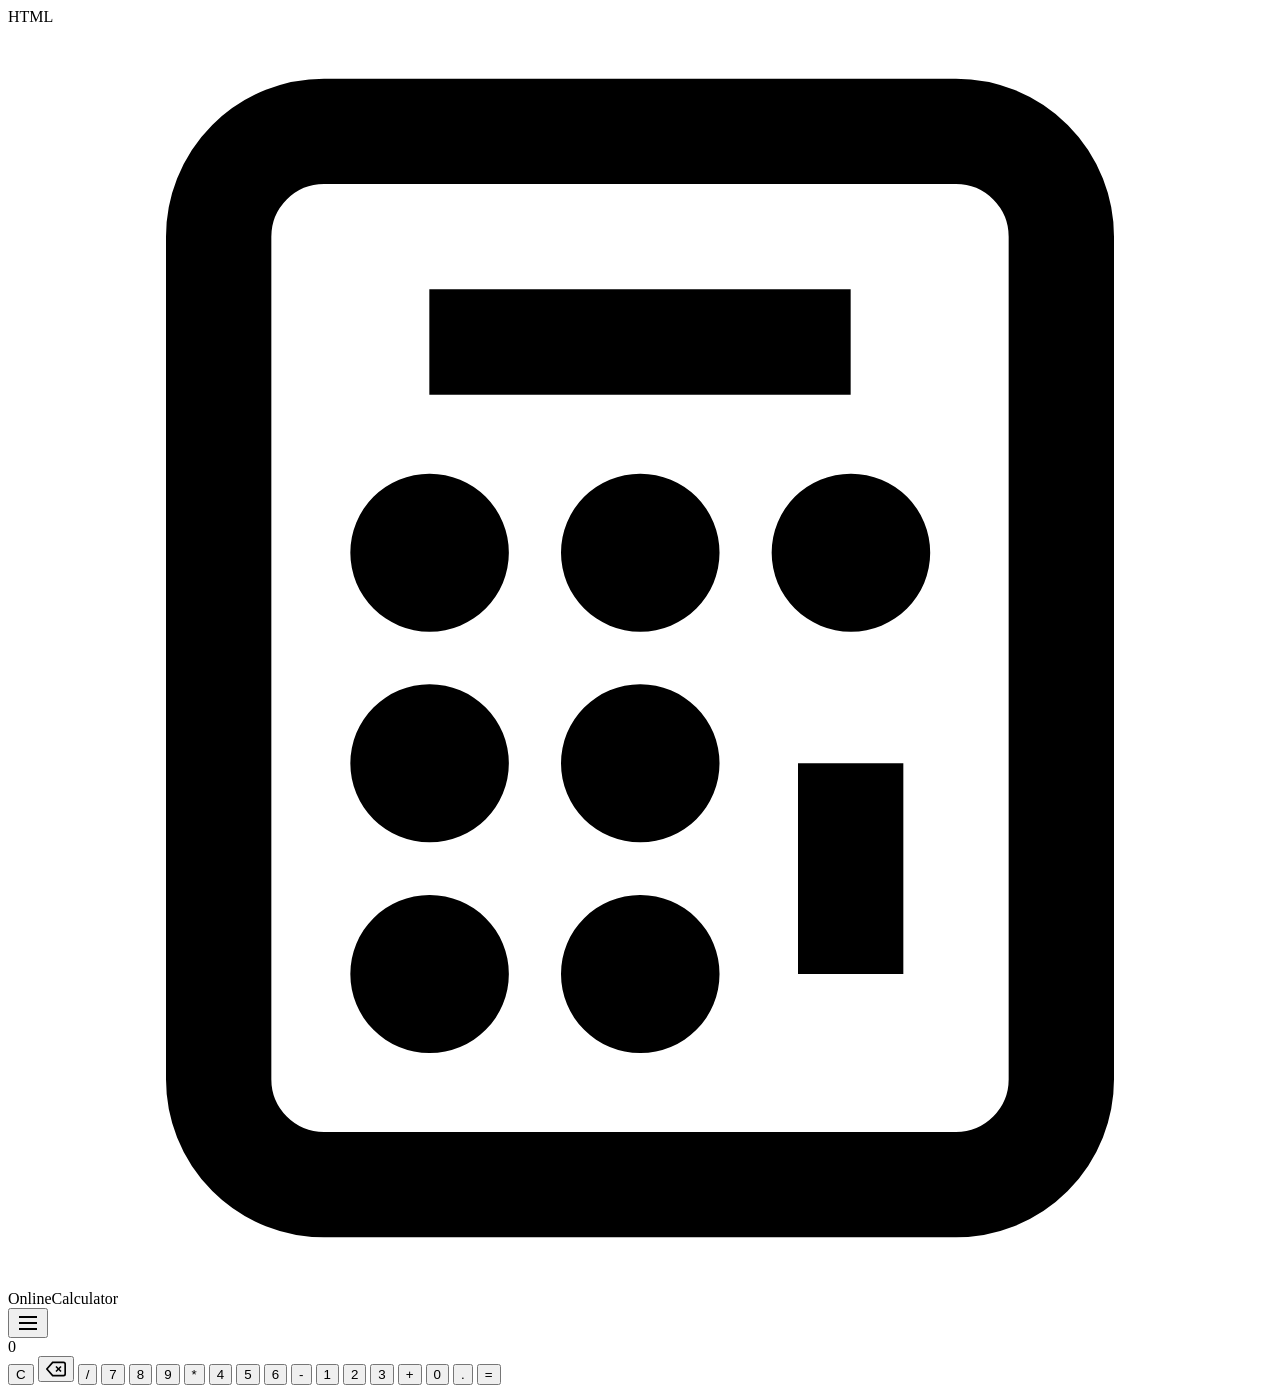
==== index.html @ 19e8e35a "index.html Rename calculator.html to index.html" ====
HTML
<!DOCTYPE html>
<html lang="en">
<head>
  <meta charset="UTF-8">
  <meta name="viewport" content="width=device-width, initial-scale=1.0">
  <title>OnlineCalculator</title>
  <link rel="stylesheet" href="style.css">
</head>
<body>
  <div class="calculator-container">
    <header class="header">
      <div class="logo">
        <svg class="logo-icon" viewBox="0 0 24 24" fill="none" stroke="currentColor" stroke-width="2">
          <rect x="4" y="2" width="16" height="20" rx="2" />
          <line x1="8" y1="6" x2="16" y2="6" />
          <line x1="16" y1="14" x2="16" y2="18" />
          <path d="M8 10h.01M12 10h.01M16 10h.01M8 14h.01M12 14h.01M8 18h.01M12 18h.01" stroke-width="3" stroke-linecap="round"/>
        </svg>
        <span class="logo-text">OnlineCalculator</span>
      </div>
      <button class="menu-btn" aria-label="Menu">
        <svg viewBox="0 0 24 24" width="24" height="24" stroke="currentColor" stroke-width="2" fill="none">
          <line x1="3" y1="6" x2="21" y2="6" />
          <line x1="3" y1="12" x2="21" y2="12" />
          <line x1="3" y1="18" x2="21" y2="18" />
        </svg>
      </button>
    </header>

    <main class="calculator">
     
      <div class="display">
        <div class="expression" id="expression"></div>
        <div class="current-value" id="current-value">0</div>
      </div>

      <div class="keypad">
        <button class="btn btn-orange btn-span-2" data-action="clear">C</button>
        <button class="btn btn-accent-light" data-action="backspace">
          <svg viewBox="0 0 24 24" width="20" height="20" fill="none" stroke="currentColor" stroke-width="2">
            <path d="M21 4H8l-7 8 7 8h13a2 2 0 0 0 2-2V6a2 2 0 0 0-2-2z"/>
            <line x1="18" y1="9" x2="12" y2="15"/>
            <line x1="12" y1="9" x2="18" y2="15"/>
          </svg>
        </button>
        <button class="btn btn-accent-light" data-action="operator" data-value="/">/</button>

        <button class="btn" data-value="7">7</button>
        <button class="btn" data-value="8">8</button>
        <button class="btn" data-value="9">9</button>
        <button class="btn btn-accent-light" data-action="operator" data-value="*">*</button>

        <button class="btn" data-value="4">4</button>
        <button class="btn" data-value="5">5</button>
        <button class="btn" data-value="6">6</button>
        <button class="btn btn-accent-light" data-action="operator" data-value="-">-</button>

        <button class="btn" data-value="1">1</button>
        <button class="btn" data-value="2">2</button>
        <button class="btn" data-value="3">3</button>
        <button class="btn btn-accent-light" data-action="operator" data-value="+">+</button>

        <button class="btn btn-span-2" data-value="0">0</button>
        <button class="btn" data-value=".">.</button>
        <button class="btn btn-blue" data-action="calculate">=</button>
      </div>
    </main>
  </div>

  <script src="script.js"></script>
</body>
</html>
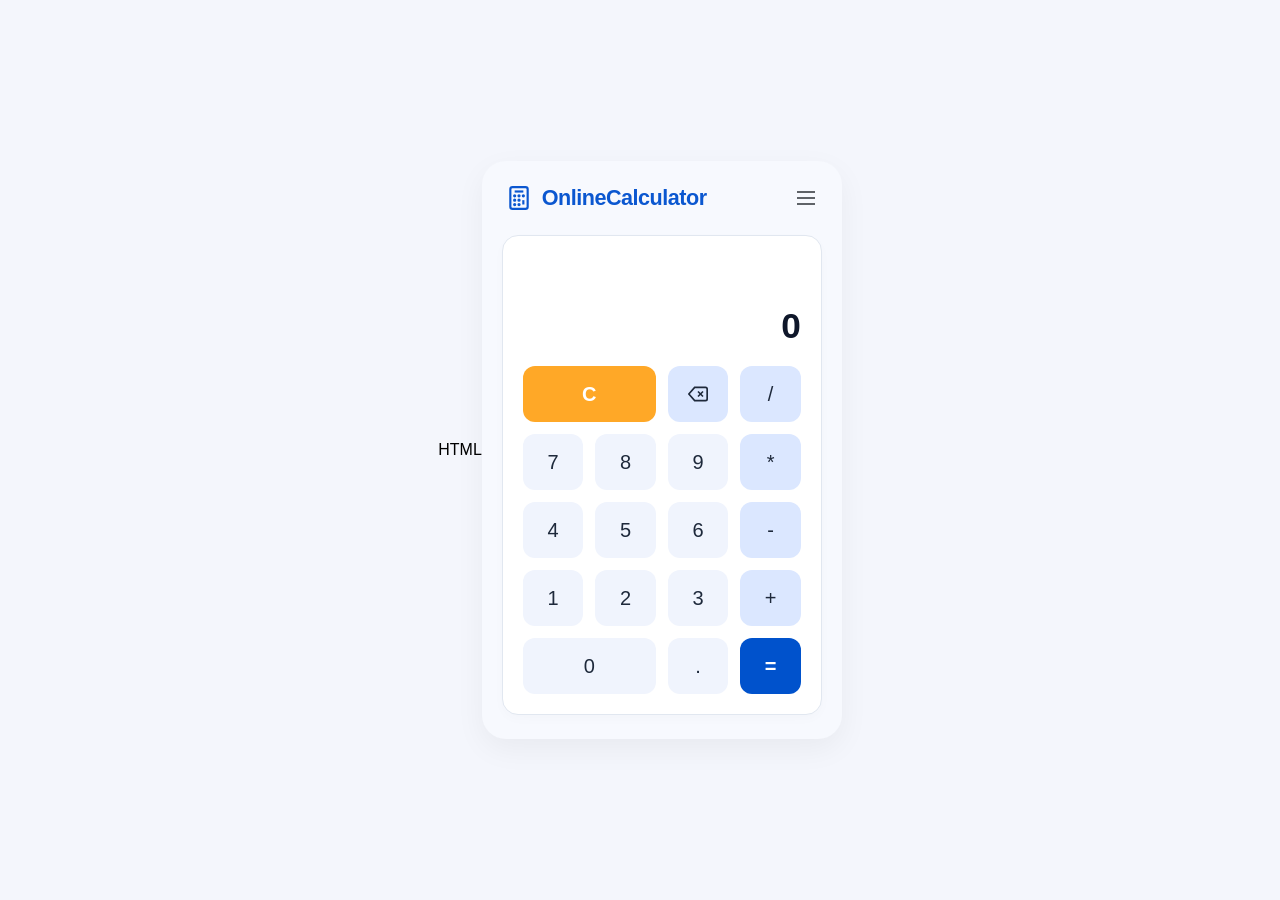
==== commit 94591d34: "Update index.html fix: изменил ссылку на файл стилей" ====
--- a/index.html
+++ b/index.html
@@ -5,7 +5,7 @@
   <meta charset="UTF-8">
   <meta name="viewport" content="width=device-width, initial-scale=1.0">
   <title>OnlineCalculator</title>
-  <link rel="stylesheet" href="style.css">
+  <link rel="stylesheet" href="calculator.css">
 </head>
 <body>
   <div class="calculator-container">
--- a/calculator.css
+++ b/calculator.css
@@ -0,0 +1,143 @@
+* {
+  box-sizing: border-box;
+  margin: 0;
+  padding: 0;
+  font-family: -apple-system, BlinkMacSystemFont, "Segoe UI", Roboto, Helvetica, Arial, sans-serif;
+}
+
+body {
+  background-color: #f4f6fc;
+  display: flex;
+  justify-content: center;
+  align-items: center;
+  min-height: 100vh;
+  padding: 20px;
+}
+
+.calculator-container {
+  width: 100%;
+  max-width: 360px;
+  background-color: #f7f9fe;
+  border-radius: 24px;
+  padding: 24px 20px;
+  box-shadow: 0 10px 30px rgba(0, 0, 0, 0.05);
+}
+
+
+.header {
+  display: flex;
+  justify-content: space-between;
+  align-items: center;
+  margin-bottom: 24px;
+  padding: 0 4px;
+}
+
+.logo {
+  display: flex;
+  align-items: center;
+  gap: 10px;
+  color: #0b57d0;
+}
+
+.logo-icon {
+  width: 26px;
+  height: 26px;
+}
+
+.logo-text {
+  font-size: 1.35rem;
+  font-weight: 700;
+  letter-spacing: -0.5px;
+}
+
+.menu-btn {
+  background: none;
+  border: none;
+  color: #5f6368;
+  cursor: pointer;
+  display: flex;
+  align-items: center;
+}
+
+
+.calculator {
+  background: #ffffff;
+  border-radius: 16px;
+  border: 1px solid #e1e7f0;
+  padding: 20px;
+  box-shadow: 0 4px 12px rgba(0, 0, 0, 0.02);
+}
+
+.display {
+  text-align: right;
+  min-height: 90px;
+  display: flex;
+  flex-direction: column;
+  justify-content: flex-end;
+  margin-bottom: 20px;
+  word-wrap: break-word;
+  word-break: break-all;
+}
+
+.expression {
+  font-size: 0.95rem;
+  color: #8c9ba5;
+  min-height: 1.2em;
+  margin-bottom: 4px;
+}
+
+.current-value {
+  font-size: 2.2rem;
+  font-weight: 700;
+  color: #0f172a;
+  line-height: 1.1;
+}
+
+
+.keypad {
+  display: grid;
+  grid-template-columns: repeat(4, 1fr);
+  gap: 12px;
+}
+
+
+.btn {
+  height: 56px;
+  border: none;
+  border-radius: 12px;
+  font-size: 1.25rem;
+  font-weight: 500;
+  background-color: #f0f4fd;
+  color: #1e293b;
+  cursor: pointer;
+  transition: all 0.15s ease;
+  display: flex;
+  justify-content: center;
+  align-items: center;
+}
+
+.btn:active {
+  transform: scale(0.96);
+  opacity: 0.9;
+}
+
+.btn-span-2 {
+  grid-column: span 2;
+}
+
+.btn-orange {
+  background-color: #ffa827;
+  color: #ffffff;
+  font-weight: 600;
+}
+
+.btn-accent-light {
+  background-color: #dbe7ff;
+  color: #1e293b;
+}
+
+.btn-blue {
+  background-color: #0052cc;
+  color: #ffffff;
+  font-weight: 600;
+}
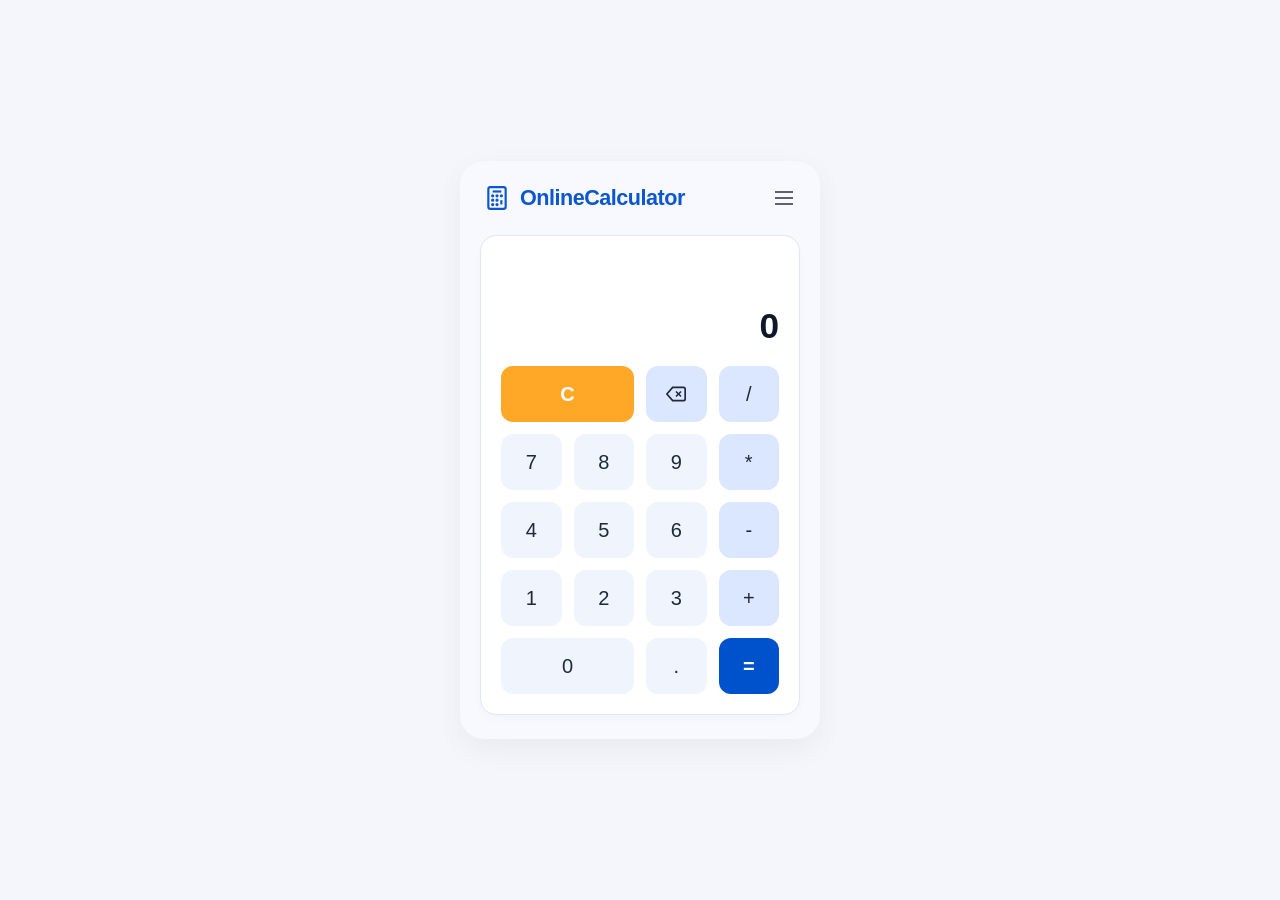
==== commit 2f04f311: "Update index.html feat: убрал не нужную строку 'html'" ====
--- a/index.html
+++ b/index.html
@@ -1,4 +1,4 @@
-HTML
+
 <!DOCTYPE html>
 <html lang="en">
 <head>
